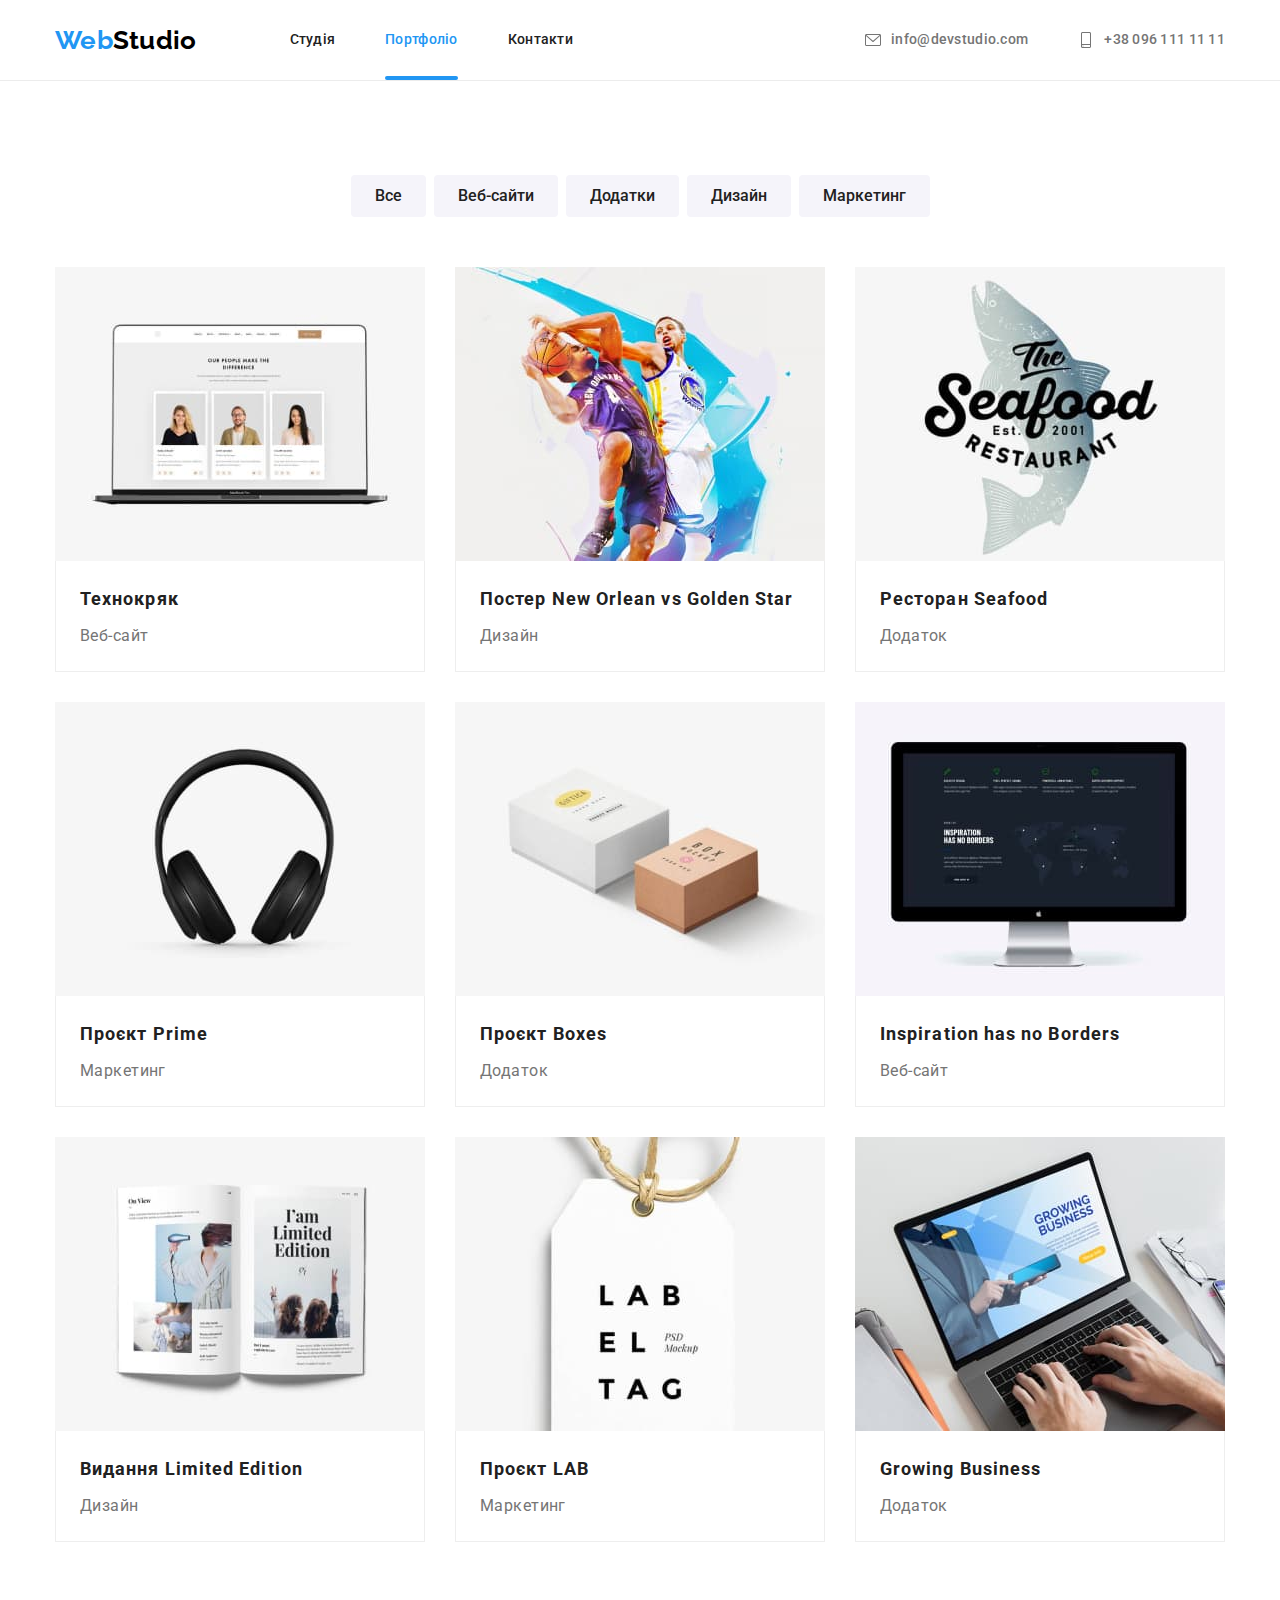
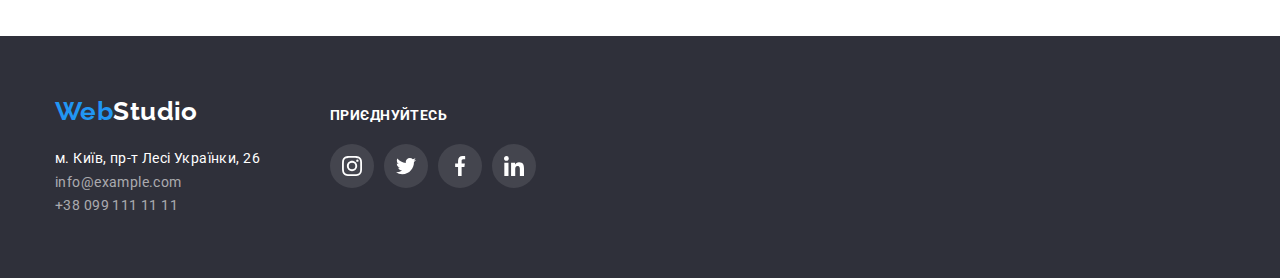
==== portfolio.html @ acbe7da5 "comit-1" ====
<!DOCTYPE html>
<html lang="ru">
<head>
    <meta charset="UTF-8">
    <meta http-equiv="X-UA-Compatible" content="IE=edge">
    <meta name="viewport" content="width=device-width, initial-scale=1.0">
    <title>Портфолио</title>
    <link href="https://fonts.googleapis.com/css2?family=Raleway:wght@700&family=Roboto:wght@400;500;700;900&display=swap"
        rel="stylesheet">
    <link rel="stylesheet" href="https://cdnjs.cloudflare.com/ajax/libs/modern-normalize/1.1.0/modern-normalize.min.css">
    <link rel="stylesheet" href="./css/styles.css">
</head>
<body>
    <!--Хедер-->
    <header class="header">
        <div class="container flex-head">
            <a href="./" lang="en" class="logo-header"><span class="logo-item">Web</span>Studio</a>
            <nav class="site-nav">
                <ul class="nav list">
                    <li class="item"><a href="./" class="site-navigation-link">Студія</a></li>
                    <li class="item"><a href="./portfolio.html" class="site-navigation-link accent">Портфоліо</a></li>
                    <li class="item"><a href="" class="site-navigation-link">Контакти</a></li>
                </ul>
            </nav>
            <ul class="contact-nav list">
                <li class="item">
                    <a href="mailto:info@devstudio.com" class="contacts">
                        <svg class="contact-icon" width="16" height="16">
                            <use href="./images/sprite.svg#icon-envelope"></use>
                        </svg>
                        <span>info@devstudio.com</span>
                    </a>
                </li>
                <li class="item">
                    <a href="tel:+380961111111" class="contacts">
                        <svg class="contact-icon" width="16" height="16">
                            <use href="./images/sprite.svg#icon-smartphone"></use>
                        </svg>
                        <span>+38 096 111 11 11</span>
                    </a>
                </li>
            </ul>
        </div>
    </header>
    <!--Контент-->
    <main>
       <section class="portfolio-content">
           <div class="container">
            <ul class="filters list">
                <li class="item"><button type="button" class="filter-button">Все</button></li>
                <li class="item"><button type="button" class="filter-button">Веб-сайти</button></li>
                <li class="item"><button type="button" class="filter-button">Додатки</button></li>
                <li class="item"><button type="button" class="filter-button">Дизайн</button></li>
                <li class="item"><button type="button" class="filter-button">Маркетинг</button></li>
            </ul>
            <ul class="projects list">
                <li class="projects-box">
                    <a href="" class="projects-link">
                        <img src="./images/project-1.jpg" width="370" alt="Проект 1">
                        <div class="projects-description">
                            <h2 class="project-title">Технокряк</h2>
                            <p>Веб-сайт</p>
                        </div>   
                    </a>
                    
                </li>
                <li class="projects-box">
                    <a href="" class="projects-link">
                        <img src="./images/project-2.jpg" width="370" alt="Проект 2">
                        <div class="projects-description">
                            <h2 class="project-title">Постер New Orlean vs Golden Star</h2>
                            <p>Дизайн</p>
                        </div>
                    </a>
                </li>
                <li class="projects-box">
                    <a href="" class="projects-link">
                        <img src="./images/project-3.jpg" width="370" alt="Проект 3">
                        <div class="projects-description">
                            <h2 class="project-title">Ресторан Seafood</h2>
                            <p>Додаток</p>
                        </div>
                    </a>
                </li>
                <li class="projects-box">
                    <a href="" class="projects-link">
                        <img src="./images/project-4.jpg" width="370" alt="Проект 4">
                        <div class="projects-description">
                            <h2 class="project-title">Проєкт Prime</h2>
                            <p>Маркетинг</p>
                        </div>
                    </a>
                </li>
                <li class="projects-box">
                    <a href="" class="projects-link">
                        <img src="./images/project-5.jpg" width="370" alt="Проект 5">
                        <div class="projects-description">
                            <h2 class="project-title">Проєкт Boxes</h2>
                            <p>Додаток</p>
                        </div>
                    </a>
                </li>
                <li class="projects-box">
                    <a href="" class="projects-link">
                        <img src="./images/project-6.jpg" width="370" alt="Проект 6">
                        <div class="projects-description">
                            <h2 class="project-title">Inspiration has no Borders</h2>
                            <p>Веб-сайт</p>
                        </div>
                    </a>
                </li>
                <li class="projects-box">
                    <a href="" class="projects-link">
                        <img src="./images/project-7.jpg" width="370" alt="Проект 7">
                        <div class="projects-description">
                            <h2 class="project-title">Видання Limited Edition</h2>
                            <p>Дизайн</p>
                        </div>
                    </a>
                </li>
                <li class="projects-box">
                    <a href="" class="projects-link">
                        <img src="./images/project-8.jpg" width="370" alt="Проект 8">
                        <div class="projects-description">
                            <h2 class="project-title">Проєкт LAB</h2>
                            <p>Маркетинг</p>
                        </div>
                    </a>
                </li>
                <li class="projects-box">
                    <a href="" class="projects-link">
                        <img src="./images/project-9.jpg" width="370" alt="Проект 9">
                        <div class="projects-description">
                            <h2 class="project-title">Growing Business</h2>
                            <p>Додаток</p>
                        </div>
                    </a>
                </li>
            </ul>
           </div>
       </section> 
    </main>
    <!--Футер-->
    <footer class="footer">
        <div class="container">
    
            <div>
                <a href="./" lang="en" class="logo-footer"><span class="logo-item">Web</span>Studio</a>
                <address class="address">
                    м. Київ, пр-т Лесі Українки, 26
                    <a href="mailto:info@example.com" class="address-link">info@example.com</a>
                    <a href="tel:+380991111111" class="address-link">+38 099 111 11 11</a>
                </address>
            </div>
            <div class="social">
                <h3 class="social-links-title">приєднуйтесь</h3>
                <ul class="social-links list">
                    <li class="item">
                        <a href="">
                            <svg width="20" height="20">
                                <use href="./images/sprite.svg#icon-instagram"></use>
                            </svg>
                        </a>
                    </li>
                    <li class="item">
                        <a href="">
                            <svg width="20" height="20">
                                <use href="./images/sprite.svg#icon-twitter"></use>
                            </svg>
                        </a>
                    </li>
                    <li class="item">
                        <a href="">
                            <svg width="20" height="20">
                                <use href="./images/sprite.svg#icon-facebook"></use>
                            </svg>
                        </a>
                    </li>
                    <li class="item">
                        <a href="">
                            <svg width="20" height="20">
                                <use href="./images/sprite.svg#icon-linkedin"></use>
                            </svg>
                        </a>
                    </li>
                </ul>
            </div>
    
        </div>
    </footer>
</body>
</html>
---- css/styles.css ----
:root {
  --primary-text-color: #757575;
  --title-text-colot: #212121;
  --accent-color: #2196f3;
  --address-link-color: rgba(255, 255, 255, 0.6);
  --primary-bg-color: #2f303a;
  --secondary-bg-color: #f5f4fa;
  --body-color: #ffffff;
}

html {
  box-sizing: border-box;
}

*,
*::before,
*::after {
  box-sizing: inherit;
}

body {
  background-color: var(--body-color);
  color: var(--primary-text-color);
  font-family: 'roboto', sans-serif;
  font-style: normal;
  font-weight: normal;
  font-size: 14px;
  line-height: 1.71;
  letter-spacing: 0.03em;
}

h1,
h2,
h3,
h4,
h5,
h6,
p {
  margin: 0;
}

.list {
  margin: 0;
  list-style: none;
  padding: 0;
}

.container {
  width: 1200px;
  padding: 0 15px;
  margin: 0 auto;
}

/* Хедер */

.header {
  border-bottom: 1px solid #ececec;

  font-weight: 500;
  font-size: 14px;
  line-height: 1.14;
  letter-spacing: 0.02em;
}

.flex-head {
  display: flex;
  align-items: center;
}

.logo-header {
  color: #000000;
  text-decoration: none;
  font-family: 'Raleway', sans-serif;
  font-weight: 700;
  font-size: 26px;
  line-height: 1.19;
}

.logo-item {
  color: var(--accent-color);
}
/* Навігація */

.site-nav {
  margin-left: 93px;
}

.site-nav .list {
  display: flex;
}

.nav .item:not(:last-child) {
  margin-right: 50px;
}
.nav .item {
  position: relative;
}

.site-navigation-link {
  display: block;
  padding-top: 32px;
  padding-bottom: 32px;

  text-decoration: none;
  color: var(--title-text-colot);
}

.accent {
  color: var(--accent-color);
}

.accent::after {
  content: '';
  position: absolute;
  bottom: 0;
  left: 0;
  width: 100%;
  height: 4px;
  border-radius: 2px;
  background-color: var(--accent-color);
}

.nav .item:hover::after {
content: '';
position: absolute;
bottom: 0;
left: 0;
width: 100%;
height: 4px;
border-radius: 2px;
background-color: var(--accent-color);
}

.site-navigation-link:hover,
.site-navigation-link:focus {
  color: var(--accent-color);
}

/* Контакти */
.contact-nav {
  display: flex;
  margin-left: auto;
}

.contact-nav .item:not(:last-child) {
  margin-right: 50px;
}

.contacts {
  display: flex;
  align-items: center;
  padding-top: 32px;
  padding-bottom: 32px;

  text-decoration: none;
  color: var(--primary-text-color);
  fill: var(--primary-text-color);
}

.contacts:hover,
.contacts:focus,
.address-link:hover,
.address-link:focus {
  color: var(--accent-color);
  fill: var(--accent-color);
}

.contact-icon {
  margin-right: 10px;
}


/* Main */
.hero {
  background-color: var(--primary-bg-color);
  background-image: linear-gradient(to right, rgba(47, 48, 58, 0.4), rgba(47, 48, 58, 0.4)),
    url(../images/bg_hero_img.jpg);
  background-repeat: no-repeat;
  background-position: center;
  margin-right: auto;
  margin-left: auto;
  max-width: 1600px;
  height: 600px;
  padding: 200px 0;
  text-align: center;
}

.hero .title {
  max-width: 696px;
  margin: 0 auto 30px;

  color: var(--body-color);
  font-weight: 900;
  font-size: 44px;
  line-height: 1.36;
  letter-spacing: 0.06em;
  text-transform: uppercase;
}

.hero-button {
  background-color: var(--accent-color);
  margin: 0 auto;
  box-shadow: 0px 4px 4px rgba(0, 0, 0, 0.15);
  border-radius: 4px;
  padding: 10px 32px;
  border-width: 0px;

  color: var(--body-color);
  cursor: pointer;
  font-weight: 700;
  font-size: 16px;
  line-height: 1.86;
  letter-spacing: 0.06em;
}

.hero-button:hover,
.hero-button:focus {
  background-color: #188ce8;
}

.backdrop {
  position: fixed;
  left: 0;
  top: 0;
  width: 100%;
  height: 100%;

  background-color: rgba(0, 0, 0, 0.5);
}

.modal {
  position: absolute;
  left: 50%;
  top: 50%;
  transform: translate(-50%, -50%);

  min-width: 528px;
  height: 581px;
  background-color: #FFFFFF;
  box-shadow: 0px 1px 3px rgba(0, 0, 0, 0.12),
  0px 1px 1px rgba(0, 0, 0, 0.14),
  0px 2px 1px rgba(0, 0, 0, 0.2);
  border-radius: 4px;
}

.is-hidden {
  visibility: hidden;
}


.close-button {
  position: absolute;
  top: 8px;
  right: 8px;
  overflow: hidden;

  width: 30px;
  height: 30px;
  border-radius: 50%;
}

.close-modal {
  border: 0;
  padding: 0;
  background-color: #fff;
  cursor: pointer;

  fill: #000000
}

.close-modal:hover,
.close-modal:focus {
  fill: var(--accent-color);
}

.specifics-list,
.activity-list,
.team-list,
.regular-customers-list {
  display: flex;
}

.specifics-list .item {
  width: calc((100% - 90px) / 4);
}

.specifics-list .item:not(:last-child) {
  margin-right: 30px;
}

.specifics-logo {
  display: flex;
  justify-content: center;
  align-items: center;
  height: 120px;
  background-color: var(--secondary-bg-color);
  border-radius: 4px;
  margin-bottom: 30px;
  background-repeat: no-repeat;
  background-position: center;
}

.title-specifics,
.social-links-title {
  margin-bottom: 10px;

  font-weight: 700;
  font-size: 14px;
  line-height: 1.14;
  color: var(--title-text-colot);
  text-transform: uppercase;
}

.title-activity,
.team-title,
.regular-customers-title {
  margin-bottom: 50px;

  font-weight: 700;
  font-size: 36px;
  line-height: 1.17;
  text-align: center;
  color: var(--title-text-colot);
}

.specifics {
  padding-top: 94px;
}

.team,
.activity,
.regular-customers {
  padding: 94px 0;
}

.activity-list .item {
  position: relative;
  width: calc((100% - 60px) / 3);
}

.activity-list .item:not(:last-child) {
  margin-right: 30px;
}

.item .label {
  display: flex;
  align-items: center;
  justify-content: center;

  position: absolute;
  left: 0;
  bottom: 0;
  width: 100%;
  height: 70px;

  background-color: rgba(47, 48, 58, 0.8);;

  text-transform: uppercase;
  color: #ffffff;
  font-weight: 700;
  line-height: 1.14;
  text-align: center;

}

/* Наша команда */
.team-bg {
  background-color: var(--secondary-bg-color);
}

.team-member {
  width: calc((100% - 90px) / 4);
  background-color: var(--body-color);
  box-shadow: 0px 1px 3px rgba(0, 0, 0, 0.12), 0px 1px 1px rgba(0, 0, 0, 0.14),
    0px 2px 1px rgba(0, 0, 0, 0.2);
  border-radius: 0px 0px 4px 4px;

  font-weight: 400;
  font-size: 16px;
  line-height: 1.19;
  text-align: center;
}

.team-member:not(:last-child) {
  margin-right: 30px;
}

.member-discr {
  padding-top: 30px;
  padding-bottom: 16px;
}

.team-member-title {
  margin-bottom: 10px;

  color: var(--title-text-colot);
  font-weight: 500;
  font-size: 16px;
}

.member-social-links {
 justify-content: center;
 padding-bottom: 30px;

}

.member-social-links a {
  display: flex;
  justify-content: center;
  align-items: center;
  width: 44px;
  height: 44px;
  border-radius: 50%;
  fill: #AFB1B8;
}

.member-social-links a:hover,
.member-social-links a:focus {
  background-color: #2196f3;
  fill: #ffffff;
}

/* Постійні клієнти */
.regular-customers-list .item {
  width: calc((100%-150px) / 6);
}

.item .box {
  display: flex;
  justify-content: center;
  align-items: center;
  height: 92px;
  border: 1px solid #afb1b8;
  border-radius: 4px;
  fill: #afb1b8;
}

.item .box:hover,
.item .box:focus {
  border: 1px solid #2196f3;
  fill: #2196f3;
}

.regular-customers-list .item:not(:last-child) {
  margin-right: 30px;
}

/* Футер */
.footer {
  padding: 60px 0;
  background-color: var(--primary-bg-color);

  color: var(--body-color);
}

.footer .container {
  display: flex;
}

.logo-footer {
  display: inline-block;
  margin-bottom: 20px;

  color: #ffffff;
  text-decoration: none;
  font-family: 'Raleway', sans-serif;
  font-weight: 700;
  font-size: 26px;
  line-height: 1.19;
}

.address {
  font-style: normal;
}

.address-link {
  display: block;

  text-decoration: none;
  color: var(--address-link-color);
}

.social {
  margin-left: 70px;
}

.social-links-title {
  margin-top: 12px;
  margin-bottom: 20px;

  color: #ffffff;
}

.member-social-links,
.social-links {
  display: flex;
}

.member-social-links .item:not(:last-child),
.social-links .item:not(:last-child) {
  margin-right: 10px;
}

.social a {
  display: flex;
  justify-content: center;
  align-items: center;
  width: 44px;
  height: 44px;
  border-radius: 50%;
  background-color: rgba(255, 255, 255, 0.1);
  fill: #ffffff;
}

.social a:hover,
.social a:focus {
  background-color: var(--accent-color)
}

/* Портфоліо */

.portfolio-content {
  padding: 94px 0;
}

.filters {
  display: flex;
  justify-content: center;
  margin-bottom: 50px;
}

.filters .item:not(:first-child) {
  margin-left: 8px;
}

.filter-button {
  background-color: var(--secondary-bg-color);
  border-radius: 4px;
  border-color: transparent;
  padding: 6px 22px;

  font-family: roboto;
  color: var(--title-text-colot);
  font-weight: 500;
  font-size: 16px;
  line-height: 1.62;
  text-align: center;
  cursor: pointer;
}

.filter-button:hover,
.filter-button:focus {
  background-color: var(--accent-color);
  color: #ffffff;
  box-shadow: 0px 3px 1px rgba(0, 0, 0, 0.1), 0px 1px 2px rgba(0, 0, 0, 0.08),
    0px 2px 2px rgba(0, 0, 0, 0.12);
}

.projects {
  display: flex;
  flex-wrap: wrap;

  font-weight: 400;
  font-size: 16px;
  line-height: 1.87;
}

.projects-box {
  width: calc((100% - 60px) / 3);
  margin-bottom: 30px;
}

.projects-box:not(:nth-child(3n)) {
  margin-right: 30px;
}

.projects-box:nth-last-child(-n + 3) {
  margin-bottom: 0;
}

img {
  display: block;
}

.projects-description {
  padding: 20px 24px;
  border-bottom: 1px solid #eeeeee;
  border-left: 1px solid #eeeeee;
  border-right: 1px solid #eeeeee;
}

.project-title {
  margin-bottom: 4px;

  color: var(--title-text-colot);
  font-weight: 700;
  font-size: 18px;
  line-height: 2;
  letter-spacing: 0.06em;
}

.projects-link {
  text-decoration: none;
  color: var(--primary-text-color);
}

.projects-box:hover,
.projects-box:focus {
  box-shadow: 0px 1px 1px rgba(0, 0, 0, 0.12), 0px 4px 4px rgba(0, 0, 0, 0.06),
    1px 4px 6px rgba(0, 0, 0, 0.16);
}
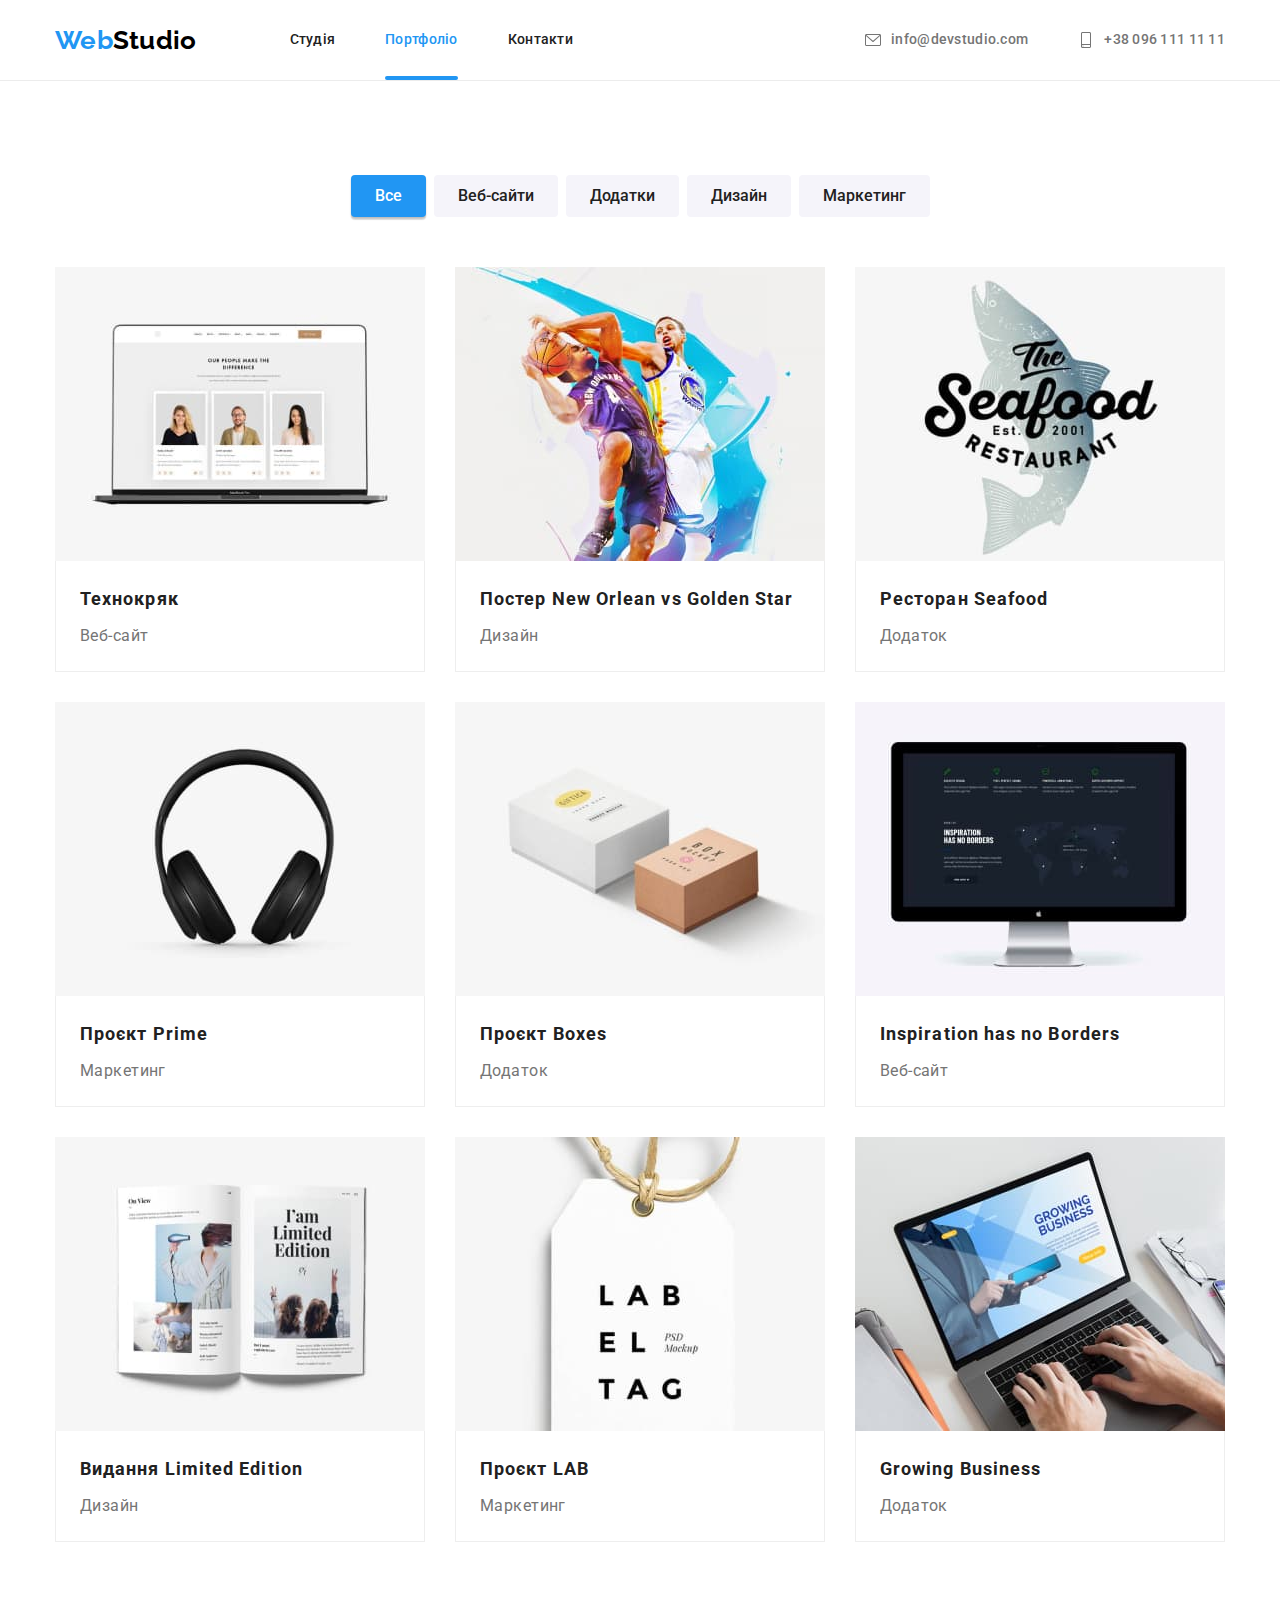
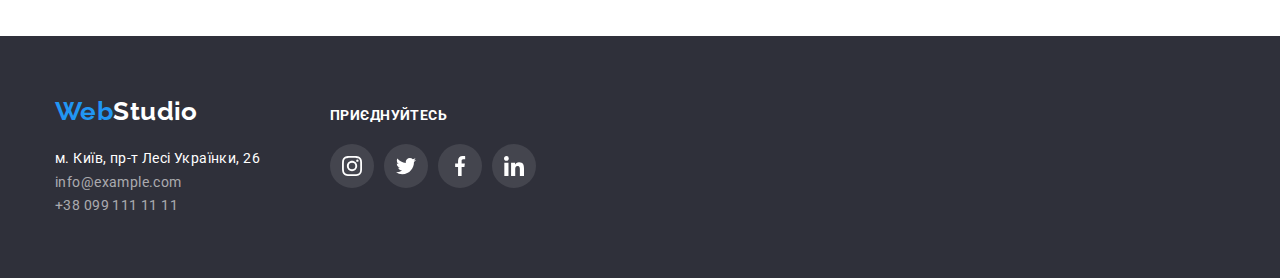
==== commit d40aa8d3: "доопрацював" ====
--- a/portfolio.html
+++ b/portfolio.html
@@ -1,5 +1,5 @@
 <!DOCTYPE html>
-<html lang="ru">
+<html lang="en">
 <head>
     <meta charset="UTF-8">
     <meta http-equiv="X-UA-Compatible" content="IE=edge">
@@ -47,7 +47,7 @@
        <section class="portfolio-content">
            <div class="container">
             <ul class="filters list">
-                <li class="item"><button type="button" class="filter-button">Все</button></li>
+                <li class="item"><button type="button" class="filter-button current">Все</button></li>
                 <li class="item"><button type="button" class="filter-button">Веб-сайти</button></li>
                 <li class="item"><button type="button" class="filter-button">Додатки</button></li>
                 <li class="item"><button type="button" class="filter-button">Дизайн</button></li>
@@ -56,7 +56,13 @@
             <ul class="projects list">
                 <li class="projects-box">
                     <a href="" class="projects-link">
-                        <img src="./images/project-1.jpg" width="370" alt="Проект 1">
+                        <div class="project-pict">
+                            <img src="./images/project-1.jpg" width="370" alt="Проект 1">
+                            <div class="project-discr">
+                                <p>Технокряк це сучасний майданчик поширення коронавірусу. Компанії використовують цю платформу для цифрового шпигунства та
+                                атак на захищені сервери конкурентів.</p>
+                            </div>
+                        </div>
                         <div class="projects-description">
                             <h2 class="project-title">Технокряк</h2>
                             <p>Веб-сайт</p>
@@ -66,7 +72,12 @@
                 </li>
                 <li class="projects-box">
                     <a href="" class="projects-link">
-                        <img src="./images/project-2.jpg" width="370" alt="Проект 2">
+                        <div class="project-pict">
+                            <img src="./images/project-2.jpg" width="370" alt="Проект 2">
+                            <div class="project-discr">
+                                <p>Lorem ipsum dolor sit amet consectetur adipisicing elit. Laboriosam ea, aliquid enim veritatis sapiente expedita pariatur ullam et amet.</p>
+                            </div>
+                        </div>
                         <div class="projects-description">
                             <h2 class="project-title">Постер New Orlean vs Golden Star</h2>
                             <p>Дизайн</p>
@@ -75,7 +86,12 @@
                 </li>
                 <li class="projects-box">
                     <a href="" class="projects-link">
-                        <img src="./images/project-3.jpg" width="370" alt="Проект 3">
+                        <div class="project-pict">
+                            <img src="./images/project-3.jpg" width="370" alt="Проект 3">
+                            <div class="project-discr">
+                                <p>Lorem ipsum dolor sit amet consectetur adipisicing elit. Laboriosam ea, aliquid enim veritatis sapiente expedita pariatur ullam et amet.</p>
+                            </div>
+                        </div>
                         <div class="projects-description">
                             <h2 class="project-title">Ресторан Seafood</h2>
                             <p>Додаток</p>
@@ -84,7 +100,12 @@
                 </li>
                 <li class="projects-box">
                     <a href="" class="projects-link">
-                        <img src="./images/project-4.jpg" width="370" alt="Проект 4">
+                        <div class="project-pict">
+                            <img src="./images/project-4.jpg" width="370" alt="Проект 4">
+                            <div class="project-discr">
+                                <p>Lorem ipsum dolor sit amet consectetur adipisicing elit. Laboriosam ea, aliquid enim veritatis sapiente expedita pariatur ullam et amet.</p>
+                            </div>
+                        </div>
                         <div class="projects-description">
                             <h2 class="project-title">Проєкт Prime</h2>
                             <p>Маркетинг</p>
@@ -93,7 +114,12 @@
                 </li>
                 <li class="projects-box">
                     <a href="" class="projects-link">
-                        <img src="./images/project-5.jpg" width="370" alt="Проект 5">
+                        <div class="project-pict">
+                            <img src="./images/project-5.jpg" width="370" alt="Проект 5">
+                            <div class="project-discr">
+                                <p>Lorem ipsum dolor sit amet consectetur adipisicing elit. Laboriosam ea, aliquid enim veritatis sapiente expedita pariatur ullam et amet.</p>
+                            </div>
+                        </div>
                         <div class="projects-description">
                             <h2 class="project-title">Проєкт Boxes</h2>
                             <p>Додаток</p>
@@ -102,7 +128,12 @@
                 </li>
                 <li class="projects-box">
                     <a href="" class="projects-link">
-                        <img src="./images/project-6.jpg" width="370" alt="Проект 6">
+                        <div class="project-pict">
+                            <img src="./images/project-6.jpg" width="370" alt="Проект 6">
+                            <div class="project-discr">
+                                <p>Lorem ipsum dolor sit amet consectetur adipisicing elit. Laboriosam ea, aliquid enim veritatis sapiente expedita pariatur ullam et amet.</p>
+                            </div>
+                        </div>
                         <div class="projects-description">
                             <h2 class="project-title">Inspiration has no Borders</h2>
                             <p>Веб-сайт</p>
@@ -111,7 +142,12 @@
                 </li>
                 <li class="projects-box">
                     <a href="" class="projects-link">
-                        <img src="./images/project-7.jpg" width="370" alt="Проект 7">
+                        <div class="project-pict">
+                            <img src="./images/project-7.jpg" width="370" alt="Проект 7">
+                            <div class="project-discr">
+                                <p>Lorem ipsum dolor sit amet consectetur adipisicing elit. Laboriosam ea, aliquid enim veritatis sapiente expedita pariatur ullam et amet.</p>
+                            </div>
+                        </div>
                         <div class="projects-description">
                             <h2 class="project-title">Видання Limited Edition</h2>
                             <p>Дизайн</p>
@@ -120,7 +156,12 @@
                 </li>
                 <li class="projects-box">
                     <a href="" class="projects-link">
-                        <img src="./images/project-8.jpg" width="370" alt="Проект 8">
+                        <div class="project-pict">
+                            <img src="./images/project-8.jpg" width="370" alt="Проект 8">
+                            <div class="project-discr">
+                                <p>Lorem ipsum dolor sit amet consectetur adipisicing elit. Laboriosam ea, aliquid enim veritatis sapiente expedita pariatur ullam et amet.</p>
+                            </div>
+                        </div>
                         <div class="projects-description">
                             <h2 class="project-title">Проєкт LAB</h2>
                             <p>Маркетинг</p>
@@ -129,7 +170,12 @@
                 </li>
                 <li class="projects-box">
                     <a href="" class="projects-link">
-                        <img src="./images/project-9.jpg" width="370" alt="Проект 9">
+                        <div class="project-pict">
+                            <img src="./images/project-9.jpg" width="370" alt="Проект 9">
+                            <div class="project-discr">
+                                <p>Lorem ipsum dolor sit amet consectetur adipisicing elit. Laboriosam ea, aliquid enim veritatis sapiente expedita pariatur ullam et amet.</p>
+                            </div>
+                        </div>
                         <div class="projects-description">
                             <h2 class="project-title">Growing Business</h2>
                             <p>Додаток</p>
--- a/css/styles.css
+++ b/css/styles.css
@@ -103,39 +103,50 @@
 
   text-decoration: none;
   color: var(--title-text-colot);
-}
-
-.accent {
-  color: var(--accent-color);
-}
-
-.accent::after {
+
+  transition: color 250ms cubic-bezier(0.4, 0, 0.2, 1);
+}
+
+.nav .site-navigation-link::after {
   content: '';
   position: absolute;
   bottom: 0;
   left: 0;
+
+  transform: scaleX(0);
+
   width: 100%;
   height: 4px;
   border-radius: 2px;
   background-color: var(--accent-color);
-}
-
-.nav .item:hover::after {
-content: '';
-position: absolute;
-bottom: 0;
-left: 0;
-width: 100%;
-height: 4px;
-border-radius: 2px;
-background-color: var(--accent-color);
-}
-
+
+  transition: transform 250ms cubic-bezier(0.4, 0, 0.2, 1);
+}
+
+.nav .site-navigation-link:hover::after {
+  transform: scaleX(100%);
+}
+
+.accent,
 .site-navigation-link:hover,
 .site-navigation-link:focus {
   color: var(--accent-color);
 }
 
+.site-navigation-link.accent::after {
+  content: '';
+  position: absolute;
+  bottom: 0;
+  left: 0;
+
+  transform: scaleX(100%);
+
+  width: 100%;
+  height: 4px;
+  border-radius: 2px;
+  background-color: var(--accent-color);
+}
+
 /* Контакти */
 .contact-nav {
   display: flex;
@@ -155,6 +166,9 @@
   text-decoration: none;
   color: var(--primary-text-color);
   fill: var(--primary-text-color);
+
+  transition: color 250ms cubic-bezier(0.4, 0, 0.2, 1),
+  fill 250ms cubic-bezier(0.4, 0, 0.2, 1);
 }
 
 .contacts:hover,
@@ -168,7 +182,6 @@
 .contact-icon {
   margin-right: 10px;
 }
-
 
 /* Main */
 .hero {
@@ -211,66 +224,13 @@
   font-size: 16px;
   line-height: 1.86;
   letter-spacing: 0.06em;
+
+  transition: background-color 250ms cubic-bezier(0.4, 0, 0.2, 1);
 }
 
 .hero-button:hover,
 .hero-button:focus {
   background-color: #188ce8;
-}
-
-.backdrop {
-  position: fixed;
-  left: 0;
-  top: 0;
-  width: 100%;
-  height: 100%;
-
-  background-color: rgba(0, 0, 0, 0.5);
-}
-
-.modal {
-  position: absolute;
-  left: 50%;
-  top: 50%;
-  transform: translate(-50%, -50%);
-
-  min-width: 528px;
-  height: 581px;
-  background-color: #FFFFFF;
-  box-shadow: 0px 1px 3px rgba(0, 0, 0, 0.12),
-  0px 1px 1px rgba(0, 0, 0, 0.14),
-  0px 2px 1px rgba(0, 0, 0, 0.2);
-  border-radius: 4px;
-}
-
-.is-hidden {
-  visibility: hidden;
-}
-
-
-.close-button {
-  position: absolute;
-  top: 8px;
-  right: 8px;
-  overflow: hidden;
-
-  width: 30px;
-  height: 30px;
-  border-radius: 50%;
-}
-
-.close-modal {
-  border: 0;
-  padding: 0;
-  background-color: #fff;
-  cursor: pointer;
-
-  fill: #000000
-}
-
-.close-modal:hover,
-.close-modal:focus {
-  fill: var(--accent-color);
 }
 
 .specifics-list,
@@ -412,6 +372,9 @@
   height: 44px;
   border-radius: 50%;
   fill: #AFB1B8;
+
+  transition: fill 250ms cubic-bezier(0.4, 0, 0.2, 1),
+  background-color 250ms cubic-bezier(0.4, 0, 0.2, 1);
 }
 
 .member-social-links a:hover,
@@ -433,6 +396,9 @@
   border: 1px solid #afb1b8;
   border-radius: 4px;
   fill: #afb1b8;
+
+  transition: fill 250ms cubic-bezier(0.4, 0, 0.2, 1),
+  border 250ms cubic-bezier(0.4, 0, 0.2, 1);
 }
 
 .item .box:hover,
@@ -478,6 +444,8 @@
 
   text-decoration: none;
   color: var(--address-link-color);
+
+  transition: color 250ms cubic-bezier(0.4, 0, 0.2, 1);
 }
 
 .social {
@@ -510,11 +478,82 @@
   border-radius: 50%;
   background-color: rgba(255, 255, 255, 0.1);
   fill: #ffffff;
+
+  transition: background-color 250ms cubic-bezier(0.4, 0, 0.2, 1);
 }
 
 .social a:hover,
 .social a:focus {
   background-color: var(--accent-color)
+}
+
+/* Модальне вікно */
+
+.backdrop {
+  position: fixed;
+  left: 0;
+  top: 0;
+  width: 100%;
+  height: 100%;
+  opacity: 1;
+
+  background-color: rgba(0, 0, 0, 0.5);
+
+  transition: opacity 250ms cubic-bezier(0.4, 0, 0.2, 1);
+}
+
+.modal {
+  position: absolute;
+  left: 50%;
+  top: 50%;
+  transform: translate(-50%, -50%) scale(1);
+
+  min-width: 528px;
+  height: 581px;
+  background-color: #FFFFFF;
+  box-shadow: 0px 1px 3px rgba(0, 0, 0, 0.12),
+    0px 1px 1px rgba(0, 0, 0, 0.14),
+    0px 2px 1px rgba(0, 0, 0, 0.2);
+  border-radius: 4px;
+
+  transition: transform 250ms cubic-bezier(0.4, 0, 0.2, 1);
+}
+
+.is-hidden {
+  opacity: 0;
+  pointer-events: none;
+  
+}
+
+.backdrop.is-hidden .modal {
+  transform: translate(-50%, -50%) scale(0.5);
+}
+
+.close-button {
+  position: absolute;
+  top: 8px;
+  right: 8px;
+  overflow: hidden;
+
+  width: 30px;
+  height: 30px;
+  border-radius: 50%;
+}
+
+.close-modal {
+  border: 0;
+  padding: 0;
+  background-color: #fff;
+  cursor: pointer;
+
+  fill: #000000
+
+  transition: fill 250ms cubic-bezier(0.4, 0, 0.2, 1);
+}
+
+.close-modal:hover,
+.close-modal:focus {
+  fill: var(--accent-color);
 }
 
 /* Портфоліо */
@@ -546,6 +585,10 @@
   line-height: 1.62;
   text-align: center;
   cursor: pointer;
+
+  transition: color 250ms cubic-bezier(0.4, 0, 0.2, 1),
+  background-color 250ms cubic-bezier(0.4, 0, 0.2, 1),
+  box-shadow 250ms cubic-bezier(0.4, 0, 0.2, 1);
 }
 
 .filter-button:hover,
@@ -556,6 +599,14 @@
     0px 2px 2px rgba(0, 0, 0, 0.12);
 }
 
+.filter-button.current {
+  background-color: var(--accent-color);
+  color: #ffffff;
+  box-shadow: 0px 3px 1px rgba(0, 0, 0, 0.1),
+  0px 1px 2px rgba(0, 0, 0, 0.08),
+  0px 2px 2px rgba(0, 0, 0, 0.12);
+}
+
 .projects {
   display: flex;
   flex-wrap: wrap;
@@ -568,6 +619,8 @@
 .projects-box {
   width: calc((100% - 60px) / 3);
   margin-bottom: 30px;
+
+  transition: box-shadow 250ms cubic-bezier(0.4, 0, 0.2, 1);
 }
 
 .projects-box:not(:nth-child(3n)) {
@@ -580,6 +633,35 @@
 
 img {
   display: block;
+}
+
+.project-pict {
+  position: relative;
+  overflow: hidden;
+}
+
+.project-discr {
+  position: absolute;
+  left: 0;
+  top: 100%;
+
+  width: 100%;
+  height: 100%;
+  padding: 63px 24px;
+  background-color: rgba(33, 150, 243, 0.9);
+
+  color: #ffffff;
+  font-size: 18px;
+  line-height: 1.56;
+
+  transition-property: transform;
+  transition-timing-function: cubic-bezier(0.4, 0, 0.2, 1);
+  transition-duration: 250ms;
+}
+
+.projects-box:focus .project-discr,
+.projects-box:hover .project-discr {
+  transform: translateY(-100%);
 }
 
 .projects-description {
